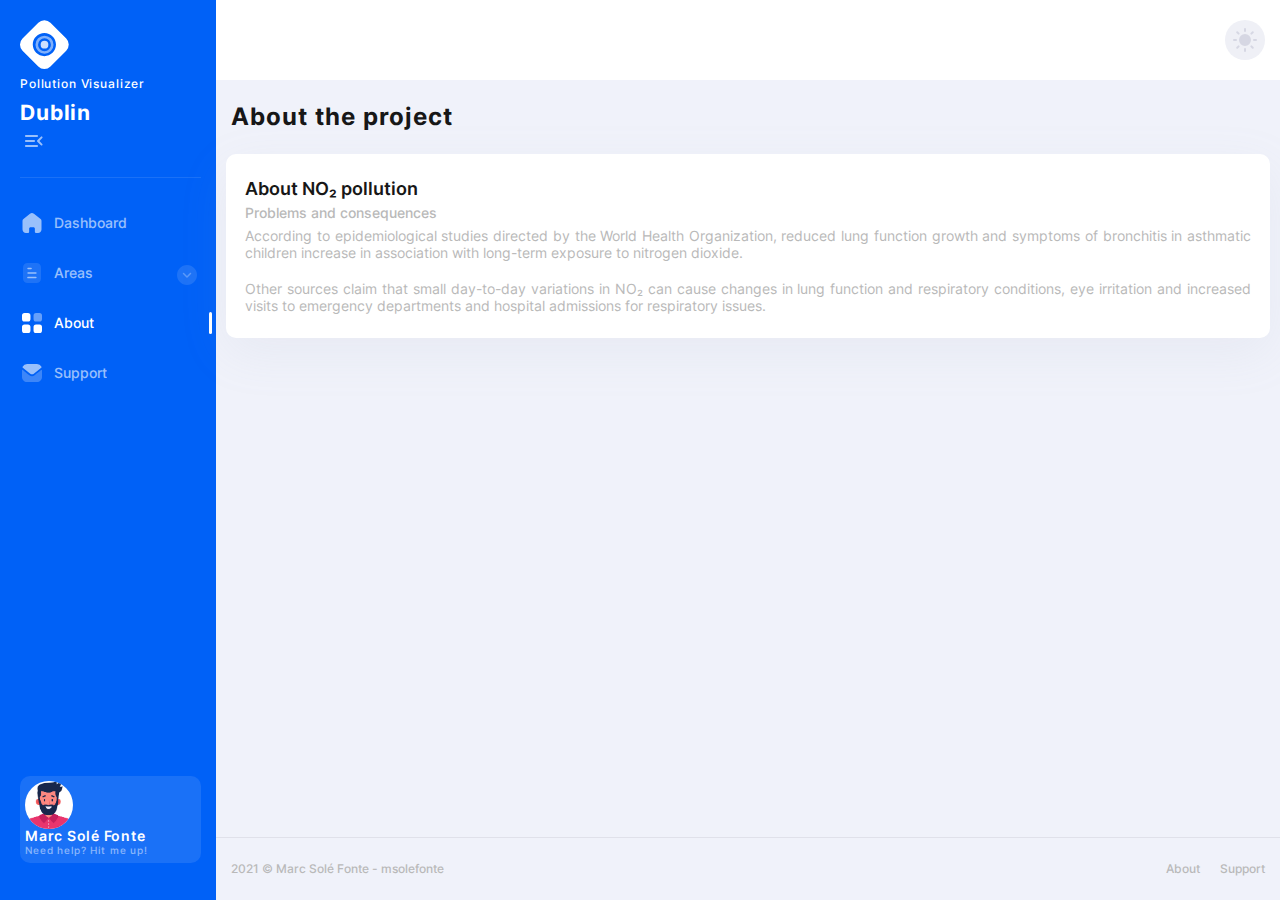
==== about.html @ da8bcb97 "Sync" ====
<!DOCTYPE html><html lang="en"><head>    <meta charset="UTF-8">    <meta http-equiv="X-UA-Compatible" content="IE=edge">    <meta name="viewport" content="width=device-width, initial-scale=1.0">    <title>Dublin Pollution Visualizer - About</title>    <!-- Favicon -->    <link rel="shortcut icon" href="./img/svg/Logo.svg" type="image/x-icon">    <!-- Custom styles -->    <link rel="stylesheet" href="./css/style.min.css"></head><body><div class="layer"></div><!-- ! Body --><a class="skip-link sr-only" href="#skip-target">Skip to content</a><div class="page-flex">    <!-- ! Sidebar -->    <aside class="sidebar">        <div class="sidebar-start">            <div class="sidebar-head">                <a href="index.html" class="logo-wrapper" title="Home">                    <span class="sr-only">Home</span>                    <span class="icon logo" aria-hidden="true"></span>                    <div class="logo-text">                        <span class="logo-subtitle">Pollution Visualizer</span>                        <span class="logo-title">Dublin</span>                    </div>                </a>                <button class="sidebar-toggle transparent-btn" title="Menu" type="button">                    <span class="sr-only">Toggle menu</span>                    <span class="icon menu-toggle" aria-hidden="true"></span>                </button>            </div>            <div class="sidebar-body">                <ul class="sidebar-body-menu">                    <li>                        <a href="index.html"><span class="icon home" aria-hidden="true"></span>Dashboard</a>                    </li>                    <li>                        <a class="show-cat-btn" href="#">                            <span class="icon document" aria-hidden="true"></span>Areas                            <span class="category__btn transparent-btn" title="Open list">                                <span class="sr-only">Open list</span>                                <span class="icon arrow-down" aria-hidden="true"></span>                            </span>                        </a>                        <ul class="cat-sub-menu">                            <li>                                <a href="area-1.html">                                    South Canal                                </a>                            </li>                            <li>                                <a href="area-2.html">                                    The Liberties                                </a>                            </li>                            <li>                                <a href="area-3.html">                                    Dublin Heuston                                </a>                            </li>                            <li>                                <a href="area-4.html">                                    Technological University Dublin                                </a>                            </li>                            <li>                                <a href="area-5.html">                                    North City Center                                </a>                            </li>                            <li>                                <a href="area-6.html">                                    City Port                                </a>                            </li>                        </ul>                    </li>                    <li>                        <a class="active"  href="about.html">                            <span class="icon category" aria-hidden="true"></span>About                        </a>                    </li>                    <li>                        <a href="support.html">                            <span class="icon message" aria-hidden="true"></span>Support                        </a>                    </li>                </ul>            </div>        </div>        <div class="sidebar-footer">            <a href="mailto:solfontm@tcd.ie" class="sidebar-user">                <span class="sidebar-user-img">                    <picture><source srcset="./img/avatar/avatar-illustrated-03.webp" type="image/webp"><img src="./img/avatar/avatar-illustrated-03.png" alt="User name"></picture>                </span>                <div class="sidebar-user-info">                    <span class="sidebar-user__title">Marc Solé Fonte</span>                    <span class="sidebar-user__subtitle">Need help? Hit me up!</span>                </div>            </a>        </div>    </aside>    <div class="main-wrapper">        <!-- ! Main nav -->        <nav class="main-nav--bg">            <div class="container main-nav">                <div class="main-nav-start">                </div>                <div class="main-nav-end">                    <button class="sidebar-toggle transparent-btn" title="Menu" type="button">                        <span class="sr-only">Toggle menu</span>                        <span class="icon menu-toggle--gray" aria-hidden="true"></span>                    </button>                    <button class="theme-switcher gray-circle-btn" type="button" title="Switch theme">                        <span class="sr-only">Switch theme</span>                        <i class="sun-icon" data-feather="sun" aria-hidden="true"></i>                        <i class="moon-icon" data-feather="moon" aria-hidden="true"></i>                    </button>                </div>            </div>        </nav>        <!-- ! Main -->        <main class="main users chart-page" id="skip-target">            <div class="container">                <h2 class="main-title">About the project</h2>                <div class="row">                    <div class="col-md-12 col-xl-12">                        <article class="stat-cards-item">                            <div class="stat-cards-info">                                <p class="stat-cards-info__num">About NO₂ pollution</p>                                <p class="stat-cards-info__title">Problems and consequences</p>                                <p class="stat-cards-info__progress" align="justify">                                    According to epidemiological studies directed by the World Health Organization,                                    reduced lung function growth and symptoms of bronchitis in asthmatic children                                    increase in association with long-term exposure to nitrogen dioxide.                                </p>                                <br>                                <p class="stat-cards-info__progress" align="justify">                                    Other sources claim that small day-to-day variations in NO₂ can cause changes in                                    lung function and respiratory conditions, eye irritation and increased visits to                                    emergency departments and hospital admissions for respiratory issues.                                </p>                            </div>                        </article>                    </div>                </div>            </div>        </main>        <!-- ! Footer -->        <footer class="footer">            <div class="container footer--flex">                <div class="footer-start">                    <p>2021 © Marc Solé Fonte - <a href="https://github.com/msolefonte/" target="_blank"                                                   rel="noopener noreferrer">msolefonte</a></p>                </div>                <ul class="footer-end">                    <li><a href="about.html">About</a></li>                    <li><a href="support.html">Support</a></li>                </ul>            </div>        </footer>    </div></div><!-- Chart library --><script src="./plugins/chart.min.js"></script><!-- Icons library --><script src="plugins/feather.min.js"></script><!-- Custom scripts --><script src="js/base.js"></script></body></html>
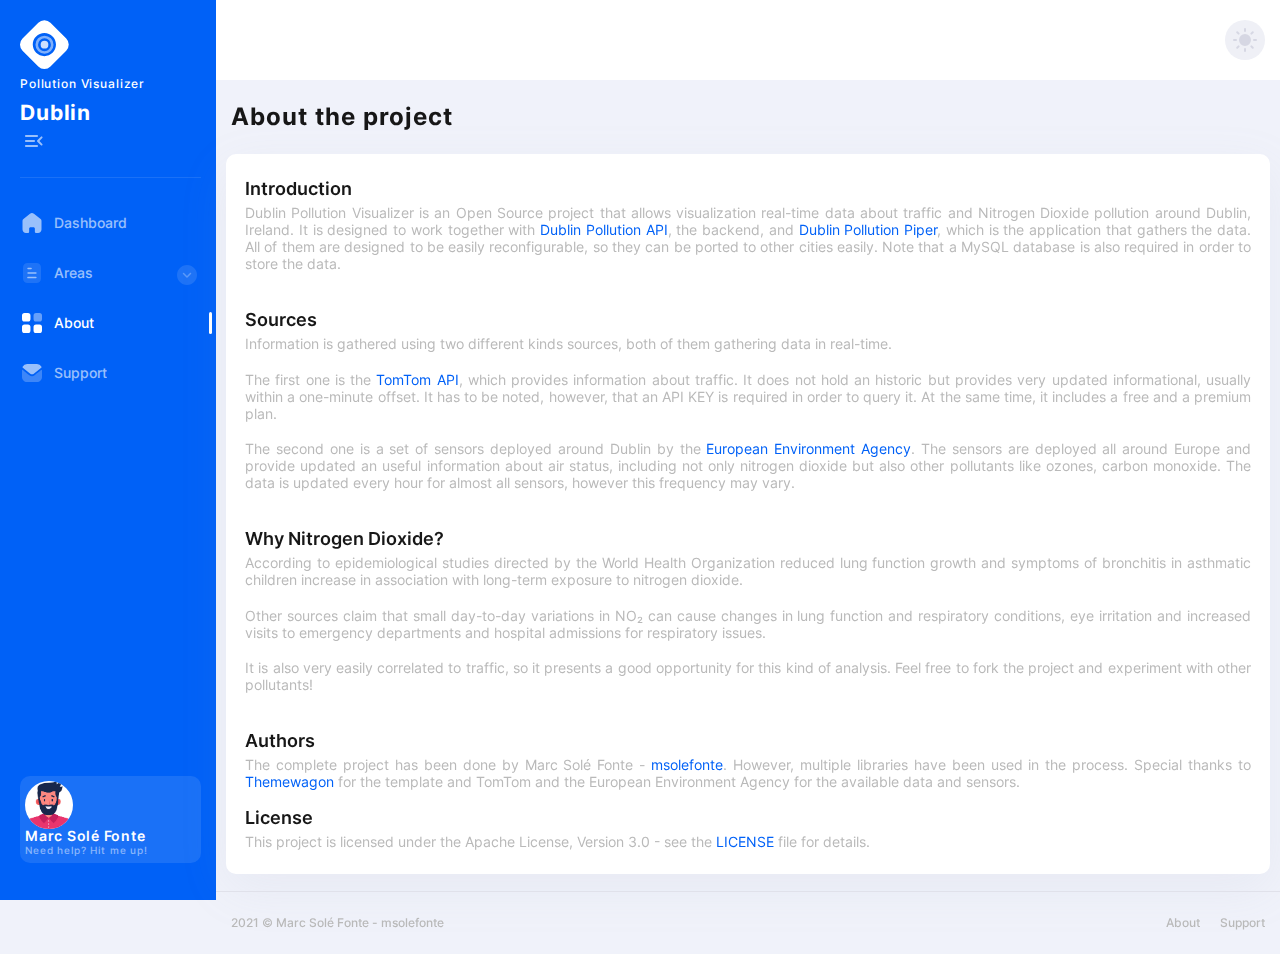
==== commit 0a520d76: "Initial release" ====
--- a/about.html
+++ b/about.html
@@ -9,7 +9,7 @@
     <!-- Favicon -->     <link rel="shortcut icon" href="./img/svg/Logo.svg" type="image/x-icon">     <!-- Custom styles -->-    <link rel="stylesheet" href="./css/style.min.css">+    <link rel="stylesheet" href="./css/style.css"> </head>  <body>@@ -117,7 +117,7 @@
                         <span class="sr-only">Toggle menu</span>                         <span class="icon menu-toggle--gray" aria-hidden="true"></span>                     </button>-                    <button class="theme-switcher gray-circle-btn" type="button" title="Switch theme">+                    <button id="theme-switcher" class="theme-switcher gray-circle-btn" type="button" title="Switch theme">                         <span class="sr-only">Switch theme</span>                         <i class="sun-icon" data-feather="sun" aria-hidden="true"></i>                         <i class="moon-icon" data-feather="moon" aria-hidden="true"></i>@@ -133,18 +133,49 @@
                     <div class="col-md-12 col-xl-12">                         <article class="stat-cards-item">                             <div class="stat-cards-info">-                                <p class="stat-cards-info__num">About NO₂ pollution</p>-                                <p class="stat-cards-info__title">Problems and consequences</p>-                                <p class="stat-cards-info__progress" align="justify">-                                    According to epidemiological studies directed by the World Health Organization,-                                    reduced lung function growth and symptoms of bronchitis in asthmatic children-                                    increase in association with long-term exposure to nitrogen dioxide.-                                </p>-                                <br>-                                <p class="stat-cards-info__progress" align="justify">-                                    Other sources claim that small day-to-day variations in NO₂ can cause changes in-                                    lung function and respiratory conditions, eye irritation and increased visits to-                                    emergency departments and hospital admissions for respiratory issues.+                                <p class="stat-cards-info__num">Introduction</p>+                                <p class="stat-cards-info__text" align="justify">+                                    Dublin Pollution Visualizer is an Open Source project that allows visualization real-time data about traffic and Nitrogen Dioxide pollution around Dublin, Ireland. It is designed to work together with <a class="stat-cards-info__link" href="https://github.com/msolefonte/dublin-pollution-api">Dublin Pollution API</a>, the backend, and <a class="stat-cards-info__link" href="https://github.com/msolefonte/dublin-pollution-piper">Dublin Pollution Piper</a>, which is the application that gathers the data. All of them are designed to be easily reconfigurable, so they can be ported to other cities easily. Note that a MySQL database is also required in order to store the data.+                                </p>+                                <br>+                                <br>+                                <p class="stat-cards-info__num">Sources</p>+                                <p class="stat-cards-info__text" align="justify">+                                    Information is gathered using two different kinds sources, both of them gathering data in real-time.+                                </p>+                                <br>+                                <p class="stat-cards-info__text" align="justify">+                                    The first one is the <a class="stat-cards-info__link" href="https://developer.tomtom.com/">TomTom API</a>, which provides information about traffic. It does not hold an historic but provides very updated informational, usually within a one-minute offset. It has to be noted, however, that an API KEY is required in order to query it. At the same time, it includes a free and a premium plan.+                                </p>+                                <br>+                                <p class="stat-cards-info__text" align="justify">+                                    The second one is a set of sensors deployed around Dublin by the <a class="stat-cards-info__link" href="https://www.eea.europa.eu/themes/air">European Environment Agency</a>. The sensors are deployed all around Europe and provide updated an useful information about air status, including not only nitrogen dioxide but also other pollutants like ozones, carbon monoxide. The data is updated  every hour for almost all sensors, however this frequency may vary.+                                </p>+                                <br>+                                <br>+                                <p class="stat-cards-info__num">Why Nitrogen Dioxide?</p>+                                <p class="stat-cards-info__text" align="justify">+                                    According to epidemiological studies directed by the World Health Organization reduced lung function growth and symptoms of bronchitis in asthmatic children increase in association with long-term exposure to nitrogen dioxide.+                                </p>+                                <br>+                                <p class="stat-cards-info__text" align="justify">+                                    Other sources claim that small day-to-day variations in NO₂ can cause changes in lung function and respiratory conditions, eye irritation and increased visits to emergency departments and hospital admissions for respiratory issues.+                                </p>+                                <br>+                                <p class="stat-cards-info__text" align="justify">+                                    It is also very easily correlated to traffic, so it presents a good opportunity for this kind of analysis. Feel free to fork the project and experiment with other pollutants!+                                </p>+                                <br>+                                <br>+                                <p class="stat-cards-info__num">Authors</p>+                                <p class="stat-cards-info__text" align="justify">+                                    The complete project has been done by Marc Solé Fonte - <a class="stat-cards-info__link" href="https://github.com/msolefonte">msolefonte</a>. However, multiple libraries have been used in the process. Special thanks to <a class="stat-cards-info__link" href="https://themewagon.com/">Themewagon</a> for the template and TomTom and the European Environment Agency for the available data and sensors.+                                    <br>+                                    <br>+                                </p>+                                <p class="stat-cards-info__num">License</p>+                                <p class="stat-cards-info__text" align="justify">+                                    This project is licensed under the Apache License, Version 3.0 - see the  <a class="stat-cards-info__link" href="https://github.com/msolefonte/dublin-pollution-piper/blob/main/LICENSE">LICENSE</a> file for details.                                 </p>                             </div>                         </article>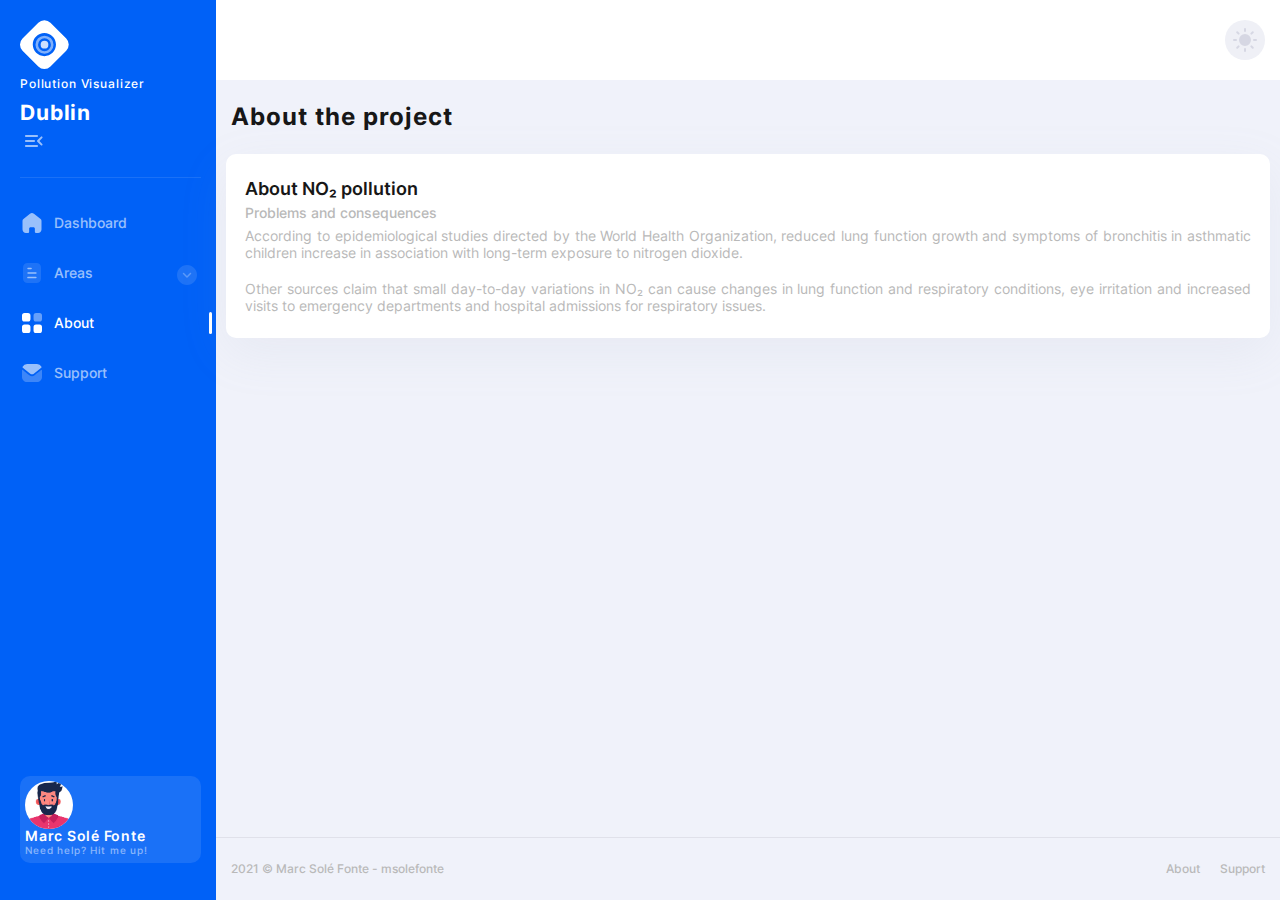
==== commit 82fe20e0: "Initial release" ====
--- a/about.html
+++ b/about.html
@@ -133,49 +133,18 @@
                     <div class="col-md-12 col-xl-12">                         <article class="stat-cards-item">                             <div class="stat-cards-info">-                                <p class="stat-cards-info__num">Introduction</p>-                                <p class="stat-cards-info__text" align="justify">-                                    Dublin Pollution Visualizer is an Open Source project that allows visualization real-time data about traffic and Nitrogen Dioxide pollution around Dublin, Ireland. It is designed to work together with <a class="stat-cards-info__link" href="https://github.com/msolefonte/dublin-pollution-api">Dublin Pollution API</a>, the backend, and <a class="stat-cards-info__link" href="https://github.com/msolefonte/dublin-pollution-piper">Dublin Pollution Piper</a>, which is the application that gathers the data. All of them are designed to be easily reconfigurable, so they can be ported to other cities easily. Note that a MySQL database is also required in order to store the data.+                                <p class="stat-cards-info__num">About NO₂ pollution</p>+                                <p class="stat-cards-info__title">Problems and consequences</p>+                                <p class="stat-cards-info__progress" align="justify">+                                    According to epidemiological studies directed by the World Health Organization,+                                    reduced lung function growth and symptoms of bronchitis in asthmatic children+                                    increase in association with long-term exposure to nitrogen dioxide.                                 </p>                                 <br>-                                <br>-                                <p class="stat-cards-info__num">Sources</p>-                                <p class="stat-cards-info__text" align="justify">-                                    Information is gathered using two different kinds sources, both of them gathering data in real-time.-                                </p>-                                <br>-                                <p class="stat-cards-info__text" align="justify">-                                    The first one is the <a class="stat-cards-info__link" href="https://developer.tomtom.com/">TomTom API</a>, which provides information about traffic. It does not hold an historic but provides very updated informational, usually within a one-minute offset. It has to be noted, however, that an API KEY is required in order to query it. At the same time, it includes a free and a premium plan.-                                </p>-                                <br>-                                <p class="stat-cards-info__text" align="justify">-                                    The second one is a set of sensors deployed around Dublin by the <a class="stat-cards-info__link" href="https://www.eea.europa.eu/themes/air">European Environment Agency</a>. The sensors are deployed all around Europe and provide updated an useful information about air status, including not only nitrogen dioxide but also other pollutants like ozones, carbon monoxide. The data is updated  every hour for almost all sensors, however this frequency may vary.-                                </p>-                                <br>-                                <br>-                                <p class="stat-cards-info__num">Why Nitrogen Dioxide?</p>-                                <p class="stat-cards-info__text" align="justify">-                                    According to epidemiological studies directed by the World Health Organization reduced lung function growth and symptoms of bronchitis in asthmatic children increase in association with long-term exposure to nitrogen dioxide.-                                </p>-                                <br>-                                <p class="stat-cards-info__text" align="justify">-                                    Other sources claim that small day-to-day variations in NO₂ can cause changes in lung function and respiratory conditions, eye irritation and increased visits to emergency departments and hospital admissions for respiratory issues.-                                </p>-                                <br>-                                <p class="stat-cards-info__text" align="justify">-                                    It is also very easily correlated to traffic, so it presents a good opportunity for this kind of analysis. Feel free to fork the project and experiment with other pollutants!-                                </p>-                                <br>-                                <br>-                                <p class="stat-cards-info__num">Authors</p>-                                <p class="stat-cards-info__text" align="justify">-                                    The complete project has been done by Marc Solé Fonte - <a class="stat-cards-info__link" href="https://github.com/msolefonte">msolefonte</a>. However, multiple libraries have been used in the process. Special thanks to <a class="stat-cards-info__link" href="https://themewagon.com/">Themewagon</a> for the template and TomTom and the European Environment Agency for the available data and sensors.-                                    <br>-                                    <br>-                                </p>-                                <p class="stat-cards-info__num">License</p>-                                <p class="stat-cards-info__text" align="justify">-                                    This project is licensed under the Apache License, Version 3.0 - see the  <a class="stat-cards-info__link" href="https://github.com/msolefonte/dublin-pollution-piper/blob/main/LICENSE">LICENSE</a> file for details.+                                <p class="stat-cards-info__progress" align="justify">+                                    Other sources claim that small day-to-day variations in NO₂ can cause changes in+                                    lung function and respiratory conditions, eye irritation and increased visits to+                                    emergency departments and hospital admissions for respiratory issues.                                 </p>                             </div>                         </article>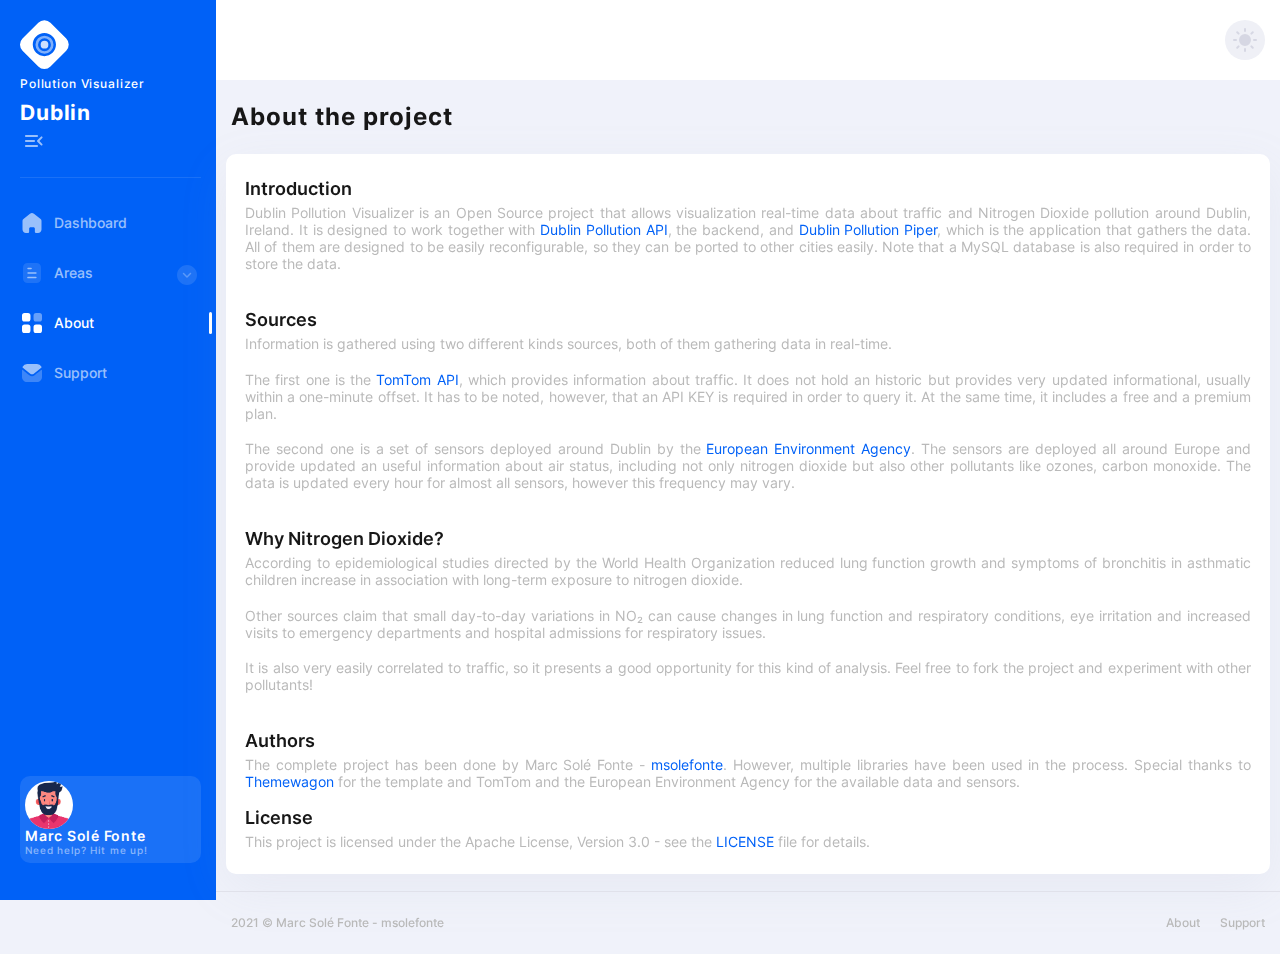
==== commit 291168a3: "Merge branch 'main' into dev" ====
--- a/about.html
+++ b/about.html
@@ -1,178 +1,208 @@
-<!DOCTYPE html>-<html lang="en">--<head>-    <meta charset="UTF-8">-    <meta http-equiv="X-UA-Compatible" content="IE=edge">-    <meta name="viewport" content="width=device-width, initial-scale=1.0">-    <title>Dublin Pollution Visualizer - About</title>-    <!-- Favicon -->-    <link rel="shortcut icon" href="./img/svg/Logo.svg" type="image/x-icon">-    <!-- Custom styles -->-    <link rel="stylesheet" href="./css/style.css">-</head>--<body>-<div class="layer"></div>-<!-- ! Body -->-<a class="skip-link sr-only" href="#skip-target">Skip to content</a>-<div class="page-flex">-    <!-- ! Sidebar -->-    <aside class="sidebar">-        <div class="sidebar-start">-            <div class="sidebar-head">-                <a href="index.html" class="logo-wrapper" title="Home">-                    <span class="sr-only">Home</span>-                    <span class="icon logo" aria-hidden="true"></span>-                    <div class="logo-text">-                        <span class="logo-subtitle">Pollution Visualizer</span>-                        <span class="logo-title">Dublin</span>-                    </div>--                </a>-                <button class="sidebar-toggle transparent-btn" title="Menu" type="button">-                    <span class="sr-only">Toggle menu</span>-                    <span class="icon menu-toggle" aria-hidden="true"></span>-                </button>-            </div>-            <div class="sidebar-body">-                <ul class="sidebar-body-menu">-                    <li>-                        <a href="index.html"><span class="icon home" aria-hidden="true"></span>Dashboard</a>-                    </li>-                    <li>-                        <a class="show-cat-btn" href="#">-                            <span class="icon document" aria-hidden="true"></span>Areas-                            <span class="category__btn transparent-btn" title="Open list">-                                <span class="sr-only">Open list</span>-                                <span class="icon arrow-down" aria-hidden="true"></span>-                            </span>-                        </a>-                        <ul class="cat-sub-menu">-                            <li>-                                <a href="area-1.html">-                                    South Canal-                                </a>-                            </li>-                            <li>-                                <a href="area-2.html">-                                    The Liberties-                                </a>-                            </li>-                            <li>-                                <a href="area-3.html">-                                    Dublin Heuston-                                </a>-                            </li>-                            <li>-                                <a href="area-4.html">-                                    Technological University Dublin-                                </a>-                            </li>-                            <li>-                                <a href="area-5.html">-                                    North City Center-                                </a>-                            </li>-                            <li>-                                <a href="area-6.html">-                                    City Port-                                </a>-                            </li>-                        </ul>-                    </li>-                    <li>-                        <a class="active"  href="about.html">-                            <span class="icon category" aria-hidden="true"></span>About-                        </a>-                    </li>-                    <li>-                        <a href="support.html">-                            <span class="icon message" aria-hidden="true"></span>Support-                        </a>-                    </li>-                </ul>-            </div>-        </div>-        <div class="sidebar-footer">-            <a href="mailto:solfontm@tcd.ie" class="sidebar-user">-                <span class="sidebar-user-img">-                    <picture><source srcset="./img/avatar/avatar-illustrated-03.webp" type="image/webp"><img src="./img/avatar/avatar-illustrated-03.png" alt="User name"></picture>-                </span>-                <div class="sidebar-user-info">-                    <span class="sidebar-user__title">Marc Solé Fonte</span>-                    <span class="sidebar-user__subtitle">Need help? Hit me up!</span>-                </div>-            </a>-        </div>-    </aside>-    <div class="main-wrapper">-        <!-- ! Main nav -->-        <nav class="main-nav--bg">-            <div class="container main-nav">-                <div class="main-nav-start">-                </div>-                <div class="main-nav-end">-                    <button class="sidebar-toggle transparent-btn" title="Menu" type="button">-                        <span class="sr-only">Toggle menu</span>-                        <span class="icon menu-toggle--gray" aria-hidden="true"></span>-                    </button>-                    <button id="theme-switcher" class="theme-switcher gray-circle-btn" type="button" title="Switch theme">-                        <span class="sr-only">Switch theme</span>-                        <i class="sun-icon" data-feather="sun" aria-hidden="true"></i>-                        <i class="moon-icon" data-feather="moon" aria-hidden="true"></i>-                    </button>-                </div>-            </div>-        </nav>-        <!-- ! Main -->-        <main class="main users chart-page" id="skip-target">-            <div class="container">-                <h2 class="main-title">About the project</h2>-                <div class="row">-                    <div class="col-md-12 col-xl-12">-                        <article class="stat-cards-item">-                            <div class="stat-cards-info">-                                <p class="stat-cards-info__num">About NO₂ pollution</p>-                                <p class="stat-cards-info__title">Problems and consequences</p>-                                <p class="stat-cards-info__progress" align="justify">-                                    According to epidemiological studies directed by the World Health Organization,-                                    reduced lung function growth and symptoms of bronchitis in asthmatic children-                                    increase in association with long-term exposure to nitrogen dioxide.-                                </p>-                                <br>-                                <p class="stat-cards-info__progress" align="justify">-                                    Other sources claim that small day-to-day variations in NO₂ can cause changes in-                                    lung function and respiratory conditions, eye irritation and increased visits to-                                    emergency departments and hospital admissions for respiratory issues.-                                </p>-                            </div>-                        </article>-                    </div>-                </div>-            </div>-        </main>-        <!-- ! Footer -->-        <footer class="footer">-            <div class="container footer--flex">-                <div class="footer-start">-                    <p>2021 © Marc Solé Fonte - <a href="https://github.com/msolefonte/" target="_blank"-                                                   rel="noopener noreferrer">msolefonte</a></p>-                </div>-                <ul class="footer-end">-                    <li><a href="about.html">About</a></li>-                    <li><a href="support.html">Support</a></li>-                </ul>-            </div>-        </footer>-    </div>-</div>-<!-- Chart library -->-<script src="./plugins/chart.min.js"></script>-<!-- Icons library -->-<script src="plugins/feather.min.js"></script>-<!-- Custom scripts -->-<script src="js/base.js"></script>-</body>--</html>+<!DOCTYPE html>
+<html lang="en">
+
+<head>
+    <meta charset="UTF-8">
+    <meta http-equiv="X-UA-Compatible" content="IE=edge">
+    <meta name="viewport" content="width=device-width, initial-scale=1.0">
+    <title>Dublin Pollution Visualizer - About</title>
+    <!-- Favicon -->
+    <link rel="shortcut icon" href="./img/svg/Logo.svg" type="image/x-icon">
+    <!-- Custom styles -->
+    <link rel="stylesheet" href="./css/style.css">
+</head>
+
+<body>
+<div class="layer"></div>
+<!-- ! Body -->
+<a class="skip-link sr-only" href="#skip-target">Skip to content</a>
+<div class="page-flex">
+    <!-- ! Sidebar -->
+    <aside class="sidebar">
+        <div class="sidebar-start">
+            <div class="sidebar-head">
+                <a href="index.html" class="logo-wrapper" title="Home">
+                    <span class="sr-only">Home</span>
+                    <span class="icon logo" aria-hidden="true"></span>
+                    <div class="logo-text">
+                        <span class="logo-subtitle">Pollution Visualizer</span>
+                        <span class="logo-title">Dublin</span>
+                    </div>
+
+                </a>
+                <button class="sidebar-toggle transparent-btn" title="Menu" type="button">
+                    <span class="sr-only">Toggle menu</span>
+                    <span class="icon menu-toggle" aria-hidden="true"></span>
+                </button>
+            </div>
+            <div class="sidebar-body">
+                <ul class="sidebar-body-menu">
+                    <li>
+                        <a href="index.html"><span class="icon home" aria-hidden="true"></span>Dashboard</a>
+                    </li>
+                    <li>
+                        <a class="show-cat-btn" href="#">
+                            <span class="icon document" aria-hidden="true"></span>Areas
+                            <span class="category__btn transparent-btn" title="Open list">
+                                <span class="sr-only">Open list</span>
+                                <span class="icon arrow-down" aria-hidden="true"></span>
+                            </span>
+                        </a>
+                        <ul class="cat-sub-menu">
+                            <li>
+                                <a href="area-1.html">
+                                    South Canal
+                                </a>
+                            </li>
+                            <li>
+                                <a href="area-2.html">
+                                    The Liberties
+                                </a>
+                            </li>
+                            <li>
+                                <a href="area-3.html">
+                                    Dublin Heuston
+                                </a>
+                            </li>
+                            <li>
+                                <a href="area-4.html">
+                                    Technological University Dublin
+                                </a>
+                            </li>
+                            <li>
+                                <a href="area-5.html">
+                                    North City Center
+                                </a>
+                            </li>
+                            <li>
+                                <a href="area-6.html">
+                                    City Port
+                                </a>
+                            </li>
+                        </ul>
+                    </li>
+                    <li>
+                        <a class="active"  href="about.html">
+                            <span class="icon category" aria-hidden="true"></span>About
+                        </a>
+                    </li>
+                    <li>
+                        <a href="support.html">
+                            <span class="icon message" aria-hidden="true"></span>Support
+                        </a>
+                    </li>
+                </ul>
+            </div>
+        </div>
+        <div class="sidebar-footer">
+            <a href="mailto:solfontm@tcd.ie" class="sidebar-user">
+                <span class="sidebar-user-img">
+                    <picture><source srcset="./img/avatar/avatar-illustrated-03.webp" type="image/webp"><img src="./img/avatar/avatar-illustrated-03.png" alt="User name"></picture>
+                </span>
+                <div class="sidebar-user-info">
+                    <span class="sidebar-user__title">Marc Solé Fonte</span>
+                    <span class="sidebar-user__subtitle">Need help? Hit me up!</span>
+                </div>
+            </a>
+        </div>
+    </aside>
+    <div class="main-wrapper">
+        <!-- ! Main nav -->
+        <nav class="main-nav--bg">
+            <div class="container main-nav">
+                <div class="main-nav-start">
+                </div>
+                <div class="main-nav-end">
+                    <button class="sidebar-toggle transparent-btn" title="Menu" type="button">
+                        <span class="sr-only">Toggle menu</span>
+                        <span class="icon menu-toggle--gray" aria-hidden="true"></span>
+                    </button>
+                    <button id="theme-switcher" class="theme-switcher gray-circle-btn" type="button" title="Switch theme">
+                        <span class="sr-only">Switch theme</span>
+                        <i class="sun-icon" data-feather="sun" aria-hidden="true"></i>
+                        <i class="moon-icon" data-feather="moon" aria-hidden="true"></i>
+                    </button>
+                </div>
+            </div>
+        </nav>
+        <!-- ! Main -->
+        <main class="main users chart-page" id="skip-target">
+            <div class="container">
+                <h2 class="main-title">About the project</h2>
+                <div class="row">
+                    <div class="col-md-12 col-xl-12">
+                        <article class="stat-cards-item">
+                            <div class="stat-cards-info">
+                                <p class="stat-cards-info__num">Introduction</p>
+                                <p class="stat-cards-info__text" align="justify">
+                                    Dublin Pollution Visualizer is an Open Source project that allows visualization real-time data about traffic and Nitrogen Dioxide pollution around Dublin, Ireland. It is designed to work together with <a class="stat-cards-info__link" href="https://github.com/msolefonte/dublin-pollution-api">Dublin Pollution API</a>, the backend, and <a class="stat-cards-info__link" href="https://github.com/msolefonte/dublin-pollution-piper">Dublin Pollution Piper</a>, which is the application that gathers the data. All of them are designed to be easily reconfigurable, so they can be ported to other cities easily. Note that a MySQL database is also required in order to store the data.
+                                </p>
+                                <br>
+                                <br>
+                                <p class="stat-cards-info__num">Sources</p>
+                                <p class="stat-cards-info__text" align="justify">
+                                    Information is gathered using two different kinds sources, both of them gathering data in real-time.
+                                </p>
+                                <br>
+                                <p class="stat-cards-info__text" align="justify">
+                                    The first one is the <a class="stat-cards-info__link" href="https://developer.tomtom.com/">TomTom API</a>, which provides information about traffic. It does not hold an historic but provides very updated informational, usually within a one-minute offset. It has to be noted, however, that an API KEY is required in order to query it. At the same time, it includes a free and a premium plan.
+                                </p>
+                                <br>
+                                <p class="stat-cards-info__text" align="justify">
+                                    The second one is a set of sensors deployed around Dublin by the <a class="stat-cards-info__link" href="https://www.eea.europa.eu/themes/air">European Environment Agency</a>. The sensors are deployed all around Europe and provide updated an useful information about air status, including not only nitrogen dioxide but also other pollutants like ozones, carbon monoxide. The data is updated  every hour for almost all sensors, however this frequency may vary.
+                                </p>
+                                <br>
+                                <br>
+                                <p class="stat-cards-info__num">Why Nitrogen Dioxide?</p>
+                                <p class="stat-cards-info__text" align="justify">
+                                    According to epidemiological studies directed by the World Health Organization reduced lung function growth and symptoms of bronchitis in asthmatic children increase in association with long-term exposure to nitrogen dioxide.
+                                </p>
+                                <br>
+                                <p class="stat-cards-info__text" align="justify">
+                                    Other sources claim that small day-to-day variations in NO₂ can cause changes in lung function and respiratory conditions, eye irritation and increased visits to emergency departments and hospital admissions for respiratory issues.
+                                </p>
+                                <br>
+                                <p class="stat-cards-info__text" align="justify">
+                                    It is also very easily correlated to traffic, so it presents a good opportunity for this kind of analysis. Feel free to fork the project and experiment with other pollutants!
+                                </p>
+                                <br>
+                                <br>
+                                <p class="stat-cards-info__num">Authors</p>
+                                <p class="stat-cards-info__text" align="justify">
+                                    The complete project has been done by Marc Solé Fonte - <a class="stat-cards-info__link" href="https://github.com/msolefonte">msolefonte</a>. However, multiple libraries have been used in the process. Special thanks to <a class="stat-cards-info__link" href="https://themewagon.com/">Themewagon</a> for the template and TomTom and the European Environment Agency for the available data and sensors.
+                                    <br>
+                                    <br>
+                                </p>
+                                <p class="stat-cards-info__num">License</p>
+                                <p class="stat-cards-info__text" align="justify">
+                                    This project is licensed under the Apache License, Version 3.0 - see the  <a class="stat-cards-info__link" href="https://github.com/msolefonte/dublin-pollution-piper/blob/main/LICENSE">LICENSE</a> file for details.
+                                </p>
+                            </div>
+                        </article>
+                    </div>
+                </div>
+            </div>
+        </main>
+        <!-- ! Footer -->
+        <footer class="footer">
+            <div class="container footer--flex">
+                <div class="footer-start">
+                    <p>2021 © Marc Solé Fonte - <a href="https://github.com/msolefonte/" target="_blank"
+                                                   rel="noopener noreferrer">msolefonte</a></p>
+                </div>
+                <ul class="footer-end">
+                    <li><a href="about.html">About</a></li>
+                    <li><a href="support.html">Support</a></li>
+                </ul>
+            </div>
+        </footer>
+    </div>
+</div>
+<!-- Chart library -->
+<script src="./plugins/chart.min.js"></script>
+<!-- Icons library -->
+<script src="plugins/feather.min.js"></script>
+<!-- Custom scripts -->
+<script src="js/base.js"></script>
+</body>
+</html>
